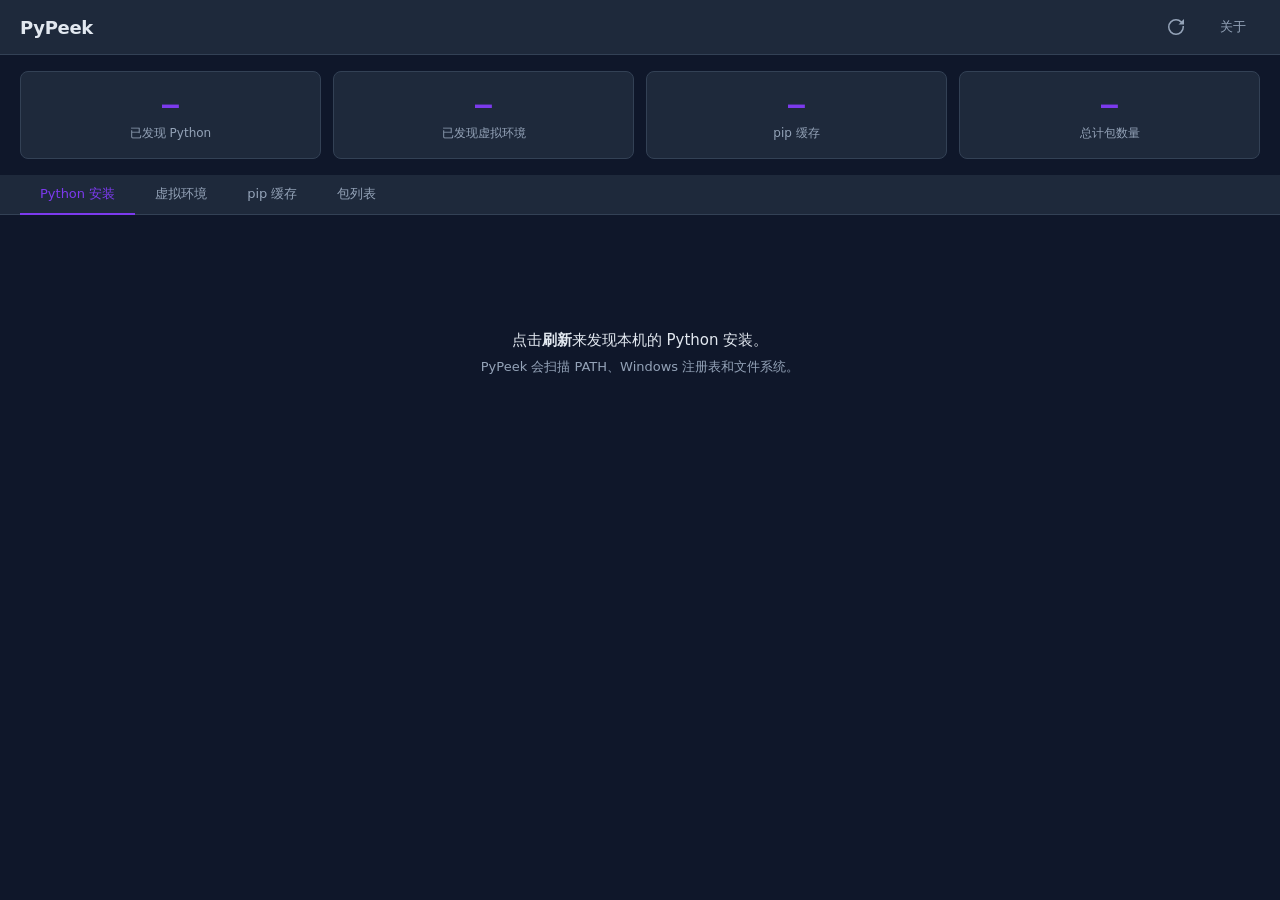
==== static/index.html @ 3656477b "feat: Python 环境桌面浏览器 - Python 安装发现（PATH + Windows 注册表），识别 python.org / Microsoft Store / Conda 来源 - " ====
<!DOCTYPE html>
<html lang="zh-CN">
<head>
  <meta charset="UTF-8">
  <meta name="viewport" content="width=device-width, initial-scale=1.0">
  <title>PyPeek — Python 环境浏览器</title>
  <link rel="stylesheet" href="style.css">
</head>
<body>
  <!-- ═══════════════════════════════════════════════════════════════ -->
  <!--  顶栏                                                          -->
  <!-- ═══════════════════════════════════════════════════════════════ -->
  <header class="header">
    <h1 class="header__title"> PyPeek</h1>
    <div class="header__actions">
      <button class="btn btn--ghost" id="btn-refresh" title="重新扫描">
        <svg width="16" height="16" viewBox="0 0 16 16" fill="none">
          <path d="M13.65 2.35A7.96 7.96 0 0 0 8 0a8 8 0 1 0 8 8v-1h-1.5v1A6.5 6.5 0 1 1 8 1.5a6.47 6.47 0 0 1 4.59 1.91L10.5 5.5H16V0l-2.35 2.35z" fill="currentColor"/>
        </svg>
      </button>
      <button class="btn btn--ghost" id="btn-about">关于</button>
    </div>
  </header>

  <!-- ═══════════════════════════════════════════════════════════════ -->
  <!--  扫描进度条                                                    -->
  <!-- ═══════════════════════════════════════════════════════════════ -->
  <section class="scan-bar" id="scan-bar" hidden>
    <div class="scan-bar__info">
      <span class="scan-bar__status" id="scan-status">正在初始化扫描…</span>
      <span class="scan-bar__detail" id="scan-detail"></span>
    </div>
    <div class="scan-bar__track">
      <div class="scan-bar__fill" id="scan-fill" style="width: 0%"></div>
    </div>
  </section>

  <!-- ═══════════════════════════════════════════════════════════════ -->
  <!--  统计卡片                                                      -->
  <!-- ═══════════════════════════════════════════════════════════════ -->
  <section class="stat-cards" id="stat-cards">
    <div class="stat-card" data-tab="pythons">
      <div class="stat-card__value" id="stat-pythons">—</div>
      <div class="stat-card__label">已发现 Python</div>
    </div>
    <div class="stat-card" data-tab="venvs">
      <div class="stat-card__value" id="stat-venvs">—</div>
      <div class="stat-card__label">已发现虚拟环境</div>
    </div>
    <div class="stat-card" data-tab="pip-cache">
      <div class="stat-card__value" id="stat-pip-cache">—</div>
      <div class="stat-card__label">pip 缓存</div>
    </div>
    <div class="stat-card" data-tab="packages">
      <div class="stat-card__value" id="stat-packages">—</div>
      <div class="stat-card__label">总计包数量</div>
    </div>
  </section>

  <!-- ═══════════════════════════════════════════════════════════════ -->
  <!--  标签页栏                                                      -->
  <!-- ═══════════════════════════════════════════════════════════════ -->
  <nav class="tab-bar" id="tab-bar">
    <button class="tab-bar__tab tab-bar__tab--active" data-tab="pythons">
      Python 安装
    </button>
    <button class="tab-bar__tab" data-tab="venvs">
      虚拟环境
    </button>
    <button class="tab-bar__tab" data-tab="pip-cache">
      pip 缓存
    </button>
    <button class="tab-bar__tab" data-tab="packages">
      包列表
    </button>
    <button class="tab-bar__tab tab-bar__tab--hidden" data-tab="conda" id="tab-conda">
      Conda
    </button>
  </nav>

  <!-- ═══════════════════════════════════════════════════════════════ -->
  <!--  主内容区域                                                    -->
  <!-- ═══════════════════════════════════════════════════════════════ -->
  <main class="content" id="content">

    <!-- Python 安装标签页 -->
    <section class="tab-panel" id="panel-pythons">
      <div class="empty-state">
        <div class="empty-state__icon"></div>
        <p class="empty-state__text">点击<strong>刷新</strong>来发现本机的 Python 安装。</p>
        <p class="empty-state__hint">PyPeek 会扫描 PATH、Windows 注册表和文件系统。</p>
      </div>
    </section>

    <!-- 虚拟环境标签页 -->
    <section class="tab-panel" id="panel-venvs" hidden>
      <div class="empty-state">
        <div class="empty-state__icon"></div>
        <p class="empty-state__text">扫描完成后，虚拟环境将显示在这里。</p>
        <p class="empty-state__hint">PyPeek 会搜索所有盘符下的 <code>pyvenv.cfg</code> 文件。</p>
      </div>
    </section>

    <!-- pip 缓存标签页 -->
    <section class="tab-panel" id="panel-pip-cache" hidden>
      <div class="empty-state">
        <div class="empty-state__icon"></div>
        <p class="empty-state__text">扫描完成后，pip 缓存详情将显示在这里。</p>
        <p class="empty-state__hint">看看你下载的包占用了多少磁盘空间。</p>
      </div>
    </section>

    <!-- 包列表标签页 -->
    <section class="tab-panel" id="panel-packages" hidden>
      <div id="packages-empty" class="empty-state">
        <div class="empty-state__icon"></div>
        <p class="empty-state__text">点击左侧 Python 安装或虚拟环境中的任意行来浏览包。</p>
        <p class="empty-state__hint">在「Python 安装」或「虚拟环境」标签页中点击某一行即可查看其包列表。</p>
      </div>
      <div id="packages-content" hidden>
        <div class="packages-header">
          <button class="btn btn--ghost" id="btn-packages-back" title="返回上一个标签页">
            <svg width="16" height="16" viewBox="0 0 16 16" fill="none">
              <path d="M10.5 3L5.5 8l5 5" stroke="currentColor" stroke-width="1.5" stroke-linecap="round" stroke-linejoin="round"/>
            </svg>
            返回
          </button>
          <div class="packages-header__info">
            <span class="packages-header__label" id="packages-label"></span>
            <code class="packages-header__path" id="packages-path"></code>
          </div>
          <button class="btn btn--ghost btn--sm btn-open-folder" id="btn-packages-open-folder" title="在文件管理器中打开"> 打开文件夹</button>
        </div>
        <div id="packages-table-container"></div>
        <div id="packages-stale" hidden style="text-align:center;padding:40px">
          <div style="font-size:48px;margin-bottom:12px"></div>
          <p style="color:var(--text)">此环境目录已不存在</p>
          <p style="color:var(--text-muted);font-size:13px;margin-top:4px">该虚拟环境可能已被手动删除或移动。</p>
          <button class="btn btn--danger" id="btn-remove-stale" style="margin-top:16px">从列表中移除</button>
        </div>
      </div>
    </section>

    <!-- Conda 标签页（默认隐藏） -->
    <section class="tab-panel" id="panel-conda" hidden>
      <div class="empty-state">
        <div class="empty-state__icon"></div>
        <p class="empty-state__text">当前系统未检测到 Conda。</p>
        <p class="empty-state__hint">如果你安装了 conda，重新扫描后即可在此查看环境。</p>
      </div>
    </section>

  </main>

  <!-- ═══════════════════════════════════════════════════════════════ -->
  <!--  卸载确认弹窗                                                  -->
  <!-- ═══════════════════════════════════════════════════════════════ -->
  <div class="modal-overlay" id="uninstall-modal" hidden>
    <div class="modal">
      <div class="modal__header">
        <span class="modal__icon" id="modal-icon"></span>
        <h3 class="modal__title" id="modal-title">确认卸载</h3>
      </div>
      <div class="modal__body" id="modal-body"></div>
      <div class="modal__footer" id="modal-footer"></div>
    </div>
  </div>

  <!-- ═══════════════════════════════════════════════════════════════ -->
  <!--  Toast 提示                                                    -->
  <!-- ═══════════════════════════════════════════════════════════════ -->
  <div class="toast" id="toast" hidden></div>

  <script src="app.js"></script>
</body>
</html>
---- static/style.css ----
/* ═══════════════════════════════════════════════════════════════════
   PyPeek — 暗色主题设计令牌与样式
   无外部 CSS 框架依赖。

   设计令牌：
     --bg:         #0F172A  （slate-900  主背景）
     --surface:    #1E293B  （slate-800  卡片/面板背景）
     --surface-2:  #334155  （slate-700  悬停/次级表面）
     --accent:     #7C3AED  （purple-600 强调色）
     --accent-dim: #6D28D9  （purple-700 强调色深色变体）
     --text:       #E2E8F0  （slate-200  主文字）
     --text-muted: #94A3B8  （slate-400  次要文字）
     --border:     #334155  （slate-700  边框）
     --green:      #22C55E  （安全色 ）
     --yellow:     #EAB308  （警告色 ）
     --red:        #EF4444  （危险色 ）
   ═══════════════════════════════════════════════════════════════════ */

:root {
  --bg: #0F172A;
  --surface: #1E293B;
  --surface-2: #334155;
  --accent: #7C3AED;
  --accent-dim: #6D28D9;
  --text: #E2E8F0;
  --text-muted: #94A3B8;
  --border: #334155;
  --green: #22C55E;
  --yellow: #EAB308;
  --red: #EF4444;
  --radius: 8px;
  --font: "Segoe UI", system-ui, -apple-system, sans-serif;
  --font-mono: "Cascadia Code", "Fira Code", "JetBrains Mono", Consolas, monospace;
}

/* ── 基础重置 ────────────────────────────────────────────────────── */

*,
*::before,
*::after {
  box-sizing: border-box;
  margin: 0;
  padding: 0;
}

html, body {
  height: 100%;
}

body {
  font-family: var(--font);
  background: var(--bg);
  color: var(--text);
  display: flex;
  flex-direction: column;
  overflow: hidden;
}

/* ── 顶栏 ────────────────────────────────────────────────────────── */

.header {
  display: flex;
  align-items: center;
  justify-content: space-between;
  padding: 12px 20px;
  background: var(--surface);
  border-bottom: 1px solid var(--border);
  flex-shrink: 0;
}

.header__title {
  font-size: 18px;
  font-weight: 600;
  letter-spacing: -0.3px;
}

.header__actions {
  display: flex;
  gap: 8px;
}

/* ── 按钮 ────────────────────────────────────────────────────────── */

.btn {
  display: inline-flex;
  align-items: center;
  gap: 6px;
  padding: 6px 14px;
  border: none;
  border-radius: var(--radius);
  font-family: var(--font);
  font-size: 13px;
  cursor: pointer;
  transition: background 0.15s, opacity 0.15s;
}

.btn:disabled {
  opacity: 0.5;
  cursor: not-allowed;
}

.btn--ghost {
  background: transparent;
  color: var(--text-muted);
}

.btn--ghost:hover:not(:disabled) {
  background: var(--surface-2);
  color: var(--text);
}

.btn--primary {
  background: var(--accent);
  color: #fff;
}

.btn--primary:hover {
  background: var(--accent-dim);
}

/* ── 扫描进度条 ──────────────────────────────────────────────────── */

.scan-bar {
  padding: 10px 20px;
  background: var(--surface);
  border-bottom: 1px solid var(--border);
  flex-shrink: 0;
}

.scan-bar__info {
  display: flex;
  justify-content: space-between;
  margin-bottom: 6px;
  font-size: 12px;
}

.scan-bar__status {
  color: var(--text);
}

.scan-bar__detail {
  color: var(--text-muted);
}

.scan-bar__track {
  height: 4px;
  background: var(--surface-2);
  border-radius: 2px;
  overflow: hidden;
}

.scan-bar__fill {
  height: 100%;
  background: var(--accent);
  border-radius: 2px;
  transition: width 0.3s ease;
}

/* ── 统计卡片 ────────────────────────────────────────────────────── */

.stat-cards {
  display: grid;
  grid-template-columns: repeat(4, 1fr);
  gap: 12px;
  padding: 16px 20px;
  flex-shrink: 0;
}

.stat-card {
  background: var(--surface);
  border: 1px solid var(--border);
  border-radius: var(--radius);
  padding: 16px;
  text-align: center;
  cursor: pointer;
  transition: border-color 0.15s;
}

.stat-card:hover {
  border-color: var(--accent);
}

.stat-card__value {
  font-size: 28px;
  font-weight: 700;
  color: var(--accent);
  font-family: var(--font-mono);
  transition: color 0.3s;
}

.stat-card__value--populated {
  color: var(--green);
}

.stat-card__label {
  font-size: 12px;
  color: var(--text-muted);
  margin-top: 4px;
}

/* ── 标签页栏 ────────────────────────────────────────────────────── */

.tab-bar {
  display: flex;
  gap: 0;
  padding: 0 20px;
  background: var(--surface);
  border-bottom: 1px solid var(--border);
  flex-shrink: 0;
}

.tab-bar__tab {
  padding: 10px 20px;
  border: none;
  background: transparent;
  color: var(--text-muted);
  font-family: var(--font);
  font-size: 13px;
  cursor: pointer;
  border-bottom: 2px solid transparent;
  transition: color 0.15s, border-color 0.15s;
  margin-bottom: -1px;
}

.tab-bar__tab:hover {
  color: var(--text);
}

.tab-bar__tab--active {
  color: var(--accent);
  border-bottom-color: var(--accent);
}

.tab-bar__tab--hidden {
  display: none;
}

/* ── 主内容区域 ──────────────────────────────────────────────────── */

.content {
  flex: 1;
  overflow-y: auto;
  padding: 20px;
}

.tab-panel[hidden] {
  display: none;
}

/* ── 空状态 ──────────────────────────────────────────────────────── */

.empty-state {
  display: flex;
  flex-direction: column;
  align-items: center;
  justify-content: center;
  padding: 80px 20px;
  text-align: center;
}

.empty-state__icon {
  font-size: 48px;
  margin-bottom: 16px;
  opacity: 0.6;
}

.empty-state__text {
  font-size: 15px;
  color: var(--text);
  margin-bottom: 8px;
}

.empty-state__hint {
  font-size: 13px;
  color: var(--text-muted);
}

.empty-state__hint code {
  font-family: var(--font-mono);
  font-size: 12px;
  background: var(--surface-2);
  padding: 1px 6px;
  border-radius: 3px;
}

/* ── 数据表格 ────────────────────────────────────────────────────── */

.data-table {
  width: 100%;
  border-collapse: collapse;
  font-size: 13px;
}

.data-table th {
  text-align: left;
  padding: 10px 14px;
  background: var(--surface);
  color: var(--text-muted);
  font-weight: 600;
  font-size: 11px;
  text-transform: uppercase;
  letter-spacing: 0.5px;
  border-bottom: 1px solid var(--border);
  position: sticky;
  top: 0;
  z-index: 1;
}

.data-table td {
  padding: 10px 14px;
  border-bottom: 1px solid var(--border);
  vertical-align: middle;
}

.data-table__row {
  transition: background 0.1s;
  cursor: default;
}

.data-table__row:hover {
  background: var(--surface);
}

.data-table .version {
  font-weight: 600;
  font-family: var(--font-mono);
  font-size: 13px;
}

.data-table .path {
  font-family: var(--font-mono);
  font-size: 11px;
  color: var(--text-muted);
  word-break: break-all;
}

/* ── 来源徽章 ────────────────────────────────────────────────────── */

.badge {
  display: inline-block;
  padding: 2px 10px;
  border-radius: 10px;
  font-size: 11px;
  font-weight: 600;
  white-space: nowrap;
}

.badge--python\\.org     { background: #1e3a5f; color: #60a5fa; }
.badge--microsoft_store  { background: #1e3a5f; color: #60a5fa; }
.badge--conda            { background: #14532d; color: #4ade80; }
.badge--system           { background: #1e293b; color: #94a3b8; }
.badge--unknown          { background: #1e293b; color: #94a3b8; }

/* ── 展开行 / 子表格 ──────────────────────────────────────────────── */

.data-table__row--expandable {
  cursor: pointer;
  user-select: none;
}

.data-table__row--expandable:hover {
  background: var(--surface);
}

.data-table__row--expanded {
  background: var(--surface);
}

.expanded-row td {
  border-bottom: 2px solid var(--accent);
}

.sub-table {
  width: 100%;
  border-collapse: collapse;
  font-size: 12px;
}

.sub-table th {
  text-align: left;
  padding: 8px 10px;
  background: var(--bg);
  color: var(--text-muted);
  font-weight: 600;
  font-size: 11px;
  border-bottom: 1px solid var(--border);
}

.sub-table td {
  padding: 7px 10px;
  border-bottom: 1px solid var(--border);
  vertical-align: middle;
}

.sub-table__row {
  transition: background 0.1s;
}

.sub-table__row:hover {
  background: var(--bg);
}

.sub-table__row--danger {
  border-left: 3px solid var(--red);
}

.sub-table__row--warning {
  border-left: 3px solid var(--yellow);
}

.sub-table__row--safe {
  border-left: 3px solid var(--green);
}

/* ── 安全徽章 ────────────────────────────────────────────────────── */

.safety-badge {
  display: inline-flex;
  align-items: center;
  gap: 3px;
  padding: 2px 8px;
  border-radius: 10px;
  font-size: 11px;
  font-weight: 600;
  white-space: nowrap;
  cursor: default;
}

.safety-badge--safe {
  background: #14532d;
  color: var(--green);
}

.safety-badge--warning {
  background: #422006;
  color: var(--yellow);
}

.safety-badge--danger {
  background: #450a0a;
  color: var(--red);
}

/* ── 小按钮 ──────────────────────────────────────────────────────── */

.btn--sm {
  padding: 3px 10px;
  font-size: 11px;
}

/* ── pip 缓存柱状图 ──────────────────────────────────────────────── */

.cache-chart {
  display: flex;
  flex-direction: column;
  gap: 20px;
}

.cache-chart__summary {
  display: flex;
  justify-content: space-between;
  align-items: center;
  font-size: 13px;
  padding: 12px 16px;
  background: var(--surface);
  border-radius: var(--radius);
}

.cache-chart__summary code {
  font-family: var(--font-mono);
  font-size: 11px;
  color: var(--text-muted);
  word-break: break-all;
}

.cache-chart__bars {
  display: flex;
  flex-direction: column;
  gap: 16px;
}

.cache-bar-row {
  display: flex;
  flex-direction: column;
  gap: 6px;
}

.cache-bar-row__label {
  display: flex;
  justify-content: space-between;
  align-items: baseline;
  font-size: 13px;
  font-weight: 600;
}

.cache-bar-row__track {
  height: 24px;
  background: var(--surface-2);
  border-radius: 4px;
  overflow: hidden;
}

.cache-bar-row__fill {
  height: 100%;
  background: linear-gradient(90deg, var(--accent), var(--accent-dim));
  border-radius: 4px;
  transition: width 0.6s ease;
  min-width: 4px;
}

.cache-bar-row__desc {
  font-size: 11px;
  color: var(--text-muted);
}

/* ── 模态弹窗 ────────────────────────────────────────────────────── */

.modal-overlay {
  position: fixed;
  inset: 0;
  background: rgba(0, 0, 0, 0.6);
  display: flex;
  align-items: center;
  justify-content: center;
  z-index: 100;
  backdrop-filter: blur(2px);
  animation: fadeIn 0.15s ease;
}

.modal-overlay[hidden] {
  display: none;
}

.modal {
  background: var(--surface);
  border: 1px solid var(--border);
  border-radius: 12px;
  width: 480px;
  max-width: 90vw;
  box-shadow: 0 20px 60px rgba(0, 0, 0, 0.5);
  animation: slideUp 0.2s ease;
  overflow: hidden;
}

.modal__header {
  display: flex;
  align-items: center;
  gap: 12px;
  padding: 20px 24px 0;
}

.modal__icon {
  font-size: 24px;
}

.modal__title {
  font-size: 16px;
  font-weight: 600;
  color: var(--text);
}

.modal__body {
  padding: 16px 24px;
  font-size: 13px;
  line-height: 1.6;
  color: var(--text-muted);
}

.modal__body p {
  margin-bottom: 8px;
}

.modal__body code {
  font-family: var(--font-mono);
  font-size: 12px;
  background: var(--bg);
  padding: 1px 6px;
  border-radius: 3px;
  color: var(--text);
}

.modal__body .dep-list {
  display: flex;
  flex-wrap: wrap;
  gap: 6px;
  margin-top: 8px;
}

.modal__body .dep-tag {
  display: inline-block;
  padding: 3px 10px;
  background: #422006;
  color: var(--yellow);
  border-radius: 10px;
  font-size: 12px;
  font-weight: 600;
  font-family: var(--font-mono);
}

.modal__body .blocked-msg {
  padding: 12px 16px;
  background: #450a0a;
  border: 1px solid var(--red);
  border-radius: var(--radius);
  color: var(--red);
  font-weight: 600;
  font-size: 13px;
}

.modal__footer {
  display: flex;
  justify-content: flex-end;
  gap: 10px;
  padding: 16px 24px;
  background: var(--bg);
  border-top: 1px solid var(--border);
}

.modal__footer .btn {
  min-width: 80px;
  justify-content: center;
}

.btn--danger {
  background: var(--red);
  color: #fff;
}

.btn--danger:hover {
  background: #dc2626;
}

/* ── Toast 提示 ──────────────────────────────────────────────────── */

.toast {
  position: fixed;
  bottom: 24px;
  left: 50%;
  transform: translateX(-50%);
  padding: 10px 24px;
  border-radius: 20px;
  font-size: 13px;
  font-weight: 600;
  z-index: 200;
  animation: slideUpToast 0.3s ease;
  white-space: nowrap;
}

.toast--success {
  background: #14532d;
  color: var(--green);
  border: 1px solid var(--green);
}

.toast--error {
  background: #450a0a;
  color: var(--red);
  border: 1px solid var(--red);
}

.toast[hidden] {
  display: none;
}

/* ── 动画 ────────────────────────────────────────────────────────── */

@keyframes fadeIn {
  from { opacity: 0; }
  to   { opacity: 1; }
}

@keyframes slideUp {
  from { opacity: 0; transform: translateY(12px); }
  to   { opacity: 1; transform: translateY(0); }
}

@keyframes slideUpToast {
  from { opacity: 0; transform: translateX(-50%) translateY(16px); }
  to   { opacity: 1; transform: translateX(-50%) translateY(0); }
}

/* ── 包列表标签页头部 ────────────────────────────────────────────── */

.packages-header {
  display: flex;
  align-items: center;
  gap: 16px;
  margin-bottom: 16px;
  padding: 12px 16px;
  background: var(--surface);
  border-radius: var(--radius);
  border: 1px solid var(--border);
}

.packages-header__info {
  display: flex;
  flex-direction: column;
  gap: 2px;
}

.packages-header__label {
  font-size: 14px;
  font-weight: 600;
  color: var(--text);
}

.packages-header__path {
  font-family: var(--font-mono);
  font-size: 11px;
  color: var(--text-muted);
  word-break: break-all;
}

/* 选中的行高亮 */
.data-table__row--selected,
.data-table__row--selected:hover {
  background: var(--accent-dim) !important;
}

/* ── 重复环境徽章 ────────────────────────────────────────────────── */

.dup-badge {
  display: inline-block;
  margin-left: 6px;
  padding: 1px 7px;
  border-radius: 10px;
  font-size: 10px;
  font-weight: 600;
  background: #422006;
  color: var(--yellow);
  cursor: help;
  vertical-align: middle;
}

/* ── 滚动条 ──────────────────────────────────────────────────────── */

::-webkit-scrollbar {
  width: 8px;
}

::-webkit-scrollbar-track {
  background: var(--bg);
}

::-webkit-scrollbar-thumb {
  background: var(--surface-2);
  border-radius: 4px;
}

::-webkit-scrollbar-thumb:hover {
  background: var(--text-muted);
}
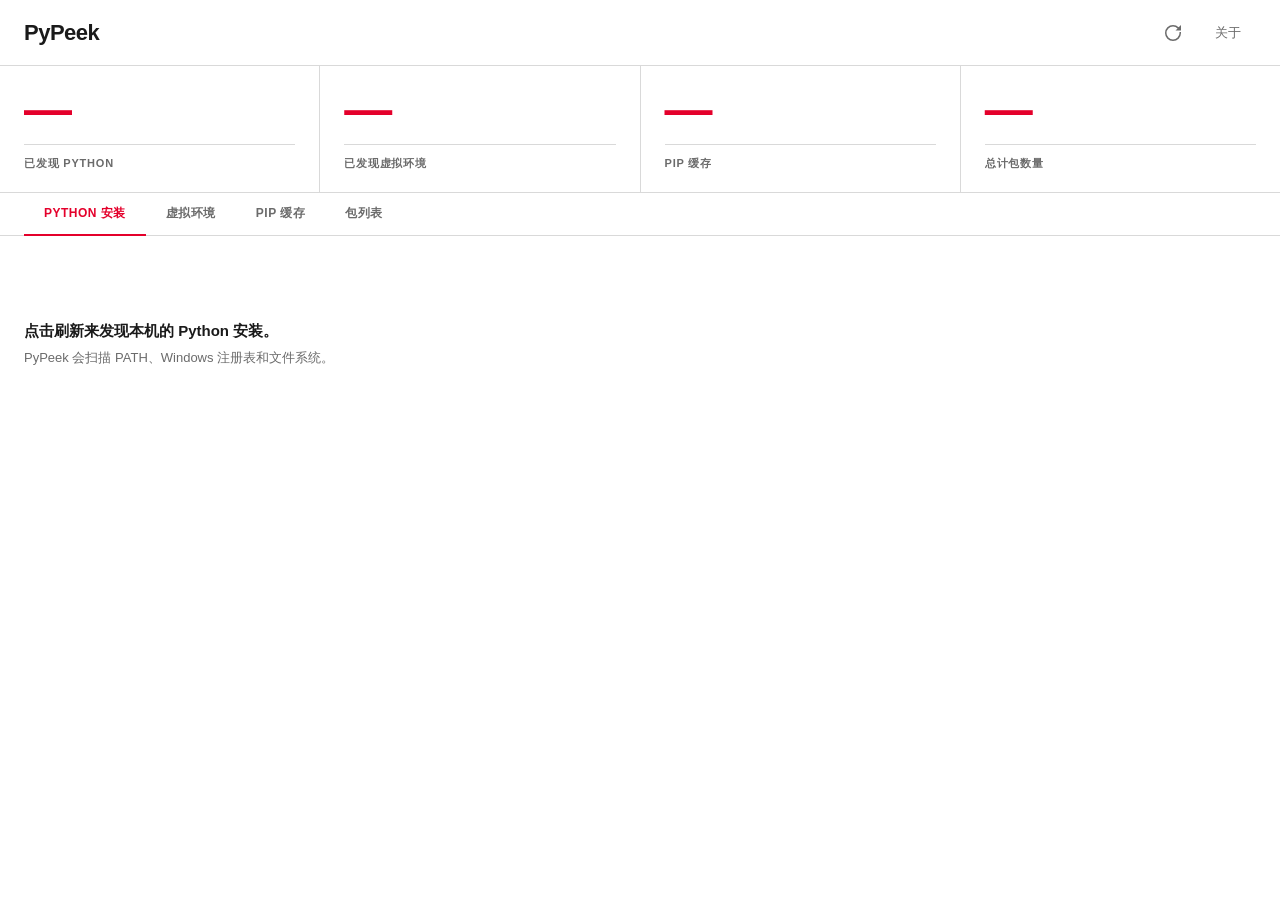
==== commit 7b8d0638: "feat: UX 增强 — 本地缓存、欢迎弹窗、pip 缓存清理 Ticket 01 — 本地扫描缓存: - 新增 scanner/cache.py（load/save 到 ~/.config/PyP" ====
--- a/static/index.html
+++ b/static/index.html
@@ -33,6 +33,23 @@
     <div class="scan-bar__track">
       <div class="scan-bar__fill" id="scan-fill" style="width: 0%"></div>
     </div>
+  </section>
+
+  <!-- ═══════════════════════════════════════════════════════════════ -->
+  <!--  扫描摘要（扫描完成后显示）                                    -->
+  <!-- ═══════════════════════════════════════════════════════════════ -->
+  <section class="scan-summary" id="scan-summary" hidden>
+    <span class="scan-summary__item">
+      已扫描 <strong id="summary-drives">—</strong>
+    </span>
+    <span class="scan-summary__sep"></span>
+    <span class="scan-summary__item">
+      检查 <strong id="summary-files">—</strong> 个条目
+    </span>
+    <span class="scan-summary__sep"></span>
+    <span class="scan-summary__item">
+      耗时 <strong id="summary-duration">—</strong> 秒
+    </span>
   </section>
 
   <!-- ═══════════════════════════════════════════════════════════════ -->
@@ -153,6 +170,37 @@
   </main>
 
   <!-- ═══════════════════════════════════════════════════════════════ -->
+  <!--  首次启动欢迎弹窗                                              -->
+  <!-- ═══════════════════════════════════════════════════════════════ -->
+  <div class="modal-overlay" id="welcome-modal" hidden>
+    <div class="modal" style="width:520px">
+      <div class="modal__header">
+        <h3 class="modal__title"> 欢迎使用 PyPeek</h3>
+      </div>
+      <div class="modal__body">
+        <p style="font-size:14px;color:var(--text);font-weight:600;margin-bottom:16px">
+          Python 环境桌面浏览器 — 一眼看全你机器上的 Python 安装、虚拟环境和 pip 缓存。
+        </p>
+        <div class="welcome-privacy">
+          <span class="welcome-privacy__icon"></span>
+          <span>所有扫描和数据仅在本地处理，<strong>不会上传到任何云端服务器</strong>。</span>
+        </div>
+        <p style="margin-top:16px;margin-bottom:6px;font-weight:600;color:var(--text);font-size:12px;text-transform:uppercase;letter-spacing:0.5px">即将扫描的范围</p>
+        <ul class="welcome-scope">
+          <li>PATH 环境变量中的 Python 可执行文件</li>
+          <li>系统注册表中的 Python 安装记录</li>
+          <li>所有盘符下的虚拟环境（pyvenv.cfg）</li>
+          <li>pip 包缓存目录及占用空间</li>
+        </ul>
+      </div>
+      <div class="modal__footer">
+        <button class="btn btn--ghost" id="btn-welcome-skip">稍后再说</button>
+        <button class="btn btn--primary" id="btn-welcome-scan"> 开始扫描</button>
+      </div>
+    </div>
+  </div>
+
+  <!-- ═══════════════════════════════════════════════════════════════ -->
   <!--  卸载确认弹窗                                                  -->
   <!-- ═══════════════════════════════════════════════════════════════ -->
   <div class="modal-overlay" id="uninstall-modal" hidden>
--- a/static/style.css
+++ b/static/style.css
@@ -1,36 +1,39 @@
 /* ═══════════════════════════════════════════════════════════════════
-   PyPeek — 暗色主题设计令牌与样式
+   PyPeek — Swiss Design System
    无外部 CSS 框架依赖。
 
-   设计令牌：
-     --bg:         #0F172A  （slate-900  主背景）
-     --surface:    #1E293B  （slate-800  卡片/面板背景）
-     --surface-2:  #334155  （slate-700  悬停/次级表面）
-     --accent:     #7C3AED  （purple-600 强调色）
-     --accent-dim: #6D28D9  （purple-700 强调色深色变体）
-     --text:       #E2E8F0  （slate-200  主文字）
-     --text-muted: #94A3B8  （slate-400  次要文字）
-     --border:     #334155  （slate-700  边框）
-     --green:      #22C55E  （安全色 ）
-     --yellow:     #EAB308  （警告色 ）
-     --red:        #EF4444  （危险色 ）
+   Swiss Anchor Tokens:
+     --bg:         #FFFFFF  纯白主背景
+     --surface:    #F7F7F8  中性浅灰 卡片/面板
+     --surface-2:  #EBEBEC  悬停态
+     --accent:     #E4002B  Swiss Red 唯一强调色
+     --text:       #1A1A1A  主文字 近黑
+     --text-muted: #6B6B6B  次要文字
+     --border:     #D9D9D9  1px hairline rules
+     --green:      #1F7A3B  安全色
+     --yellow:     #B8860B  警告色
+     --red:        #E4002B  危险色 = accent
+     --radius:     0        直角 (Swiss 约束)
+     --font:       "Helvetica Neue", Helvetica, Arial, sans-serif
+     --font-mono:  "Cascadia Code", Consolas, "Courier New", monospace
+
+   约束: 无圆角 无阴影 无渐变 无暖纸色 无衬线体 无居中大字
    ═══════════════════════════════════════════════════════════════════ */
 
 :root {
-  --bg: #0F172A;
-  --surface: #1E293B;
-  --surface-2: #334155;
-  --accent: #7C3AED;
-  --accent-dim: #6D28D9;
-  --text: #E2E8F0;
-  --text-muted: #94A3B8;
-  --border: #334155;
-  --green: #22C55E;
-  --yellow: #EAB308;
-  --red: #EF4444;
-  --radius: 8px;
-  --font: "Segoe UI", system-ui, -apple-system, sans-serif;
-  --font-mono: "Cascadia Code", "Fira Code", "JetBrains Mono", Consolas, monospace;
+  --bg: #FFFFFF;
+  --surface: #F7F7F8;
+  --surface-2: #EBEBEC;
+  --accent: #E4002B;
+  --text: #1A1A1A;
+  --text-muted: #6B6B6B;
+  --border: #D9D9D9;
+  --green: #1F7A3B;
+  --yellow: #B8860B;
+  --red: #E4002B;
+  --radius: 0;
+  --font: "Helvetica Neue", Helvetica, Arial, sans-serif;
+  --font-mono: "Cascadia Code", Consolas, "Courier New", monospace;
 }
 
 /* ── 基础重置 ────────────────────────────────────────────────────── */
@@ -49,11 +52,15 @@
 
 body {
   font-family: var(--font);
+  font-size: 14px;
+  line-height: 1.5;
   background: var(--bg);
   color: var(--text);
   display: flex;
   flex-direction: column;
   overflow: hidden;
+  -webkit-font-smoothing: antialiased;
+  -moz-osx-font-smoothing: grayscale;
 }
 
 /* ── 顶栏 ────────────────────────────────────────────────────────── */
@@ -62,21 +69,22 @@
   display: flex;
   align-items: center;
   justify-content: space-between;
-  padding: 12px 20px;
-  background: var(--surface);
+  padding: 16px 24px;
+  background: var(--bg);
   border-bottom: 1px solid var(--border);
   flex-shrink: 0;
 }
 
 .header__title {
-  font-size: 18px;
-  font-weight: 600;
-  letter-spacing: -0.3px;
+  font-size: 22px;
+  font-weight: 800;
+  letter-spacing: -0.5px;
+  color: var(--text);
 }
 
 .header__actions {
   display: flex;
-  gap: 8px;
+  gap: 4px;
 }
 
 /* ── 按钮 ────────────────────────────────────────────────────────── */
@@ -86,42 +94,58 @@
   align-items: center;
   gap: 6px;
   padding: 6px 14px;
-  border: none;
+  border: 1px solid transparent;
   border-radius: var(--radius);
   font-family: var(--font);
   font-size: 13px;
+  font-weight: 500;
   cursor: pointer;
-  transition: background 0.15s, opacity 0.15s;
+  transition: background 0.1s, color 0.1s;
+  background: transparent;
+  color: var(--text);
 }
 
 .btn:disabled {
-  opacity: 0.5;
+  opacity: 0.35;
   cursor: not-allowed;
 }
 
 .btn--ghost {
-  background: transparent;
+  border-color: transparent;
   color: var(--text-muted);
 }
 
 .btn--ghost:hover:not(:disabled) {
-  background: var(--surface-2);
+  background: var(--surface);
   color: var(--text);
 }
 
 .btn--primary {
   background: var(--accent);
-  color: #fff;
-}
-
-.btn--primary:hover {
-  background: var(--accent-dim);
+  border-color: var(--accent);
+  color: #FFFFFF;
+}
+
+.btn--primary:hover:not(:disabled) {
+  background: #C80024;
+  border-color: #C80024;
+}
+
+.btn--danger {
+  background: var(--accent);
+  border-color: var(--accent);
+  color: #FFFFFF;
+}
+
+.btn--danger:hover:not(:disabled) {
+  background: #C80024;
+  border-color: #C80024;
 }
 
 /* ── 扫描进度条 ──────────────────────────────────────────────────── */
 
 .scan-bar {
-  padding: 10px 20px;
+  padding: 12px 24px;
   background: var(--surface);
   border-bottom: 1px solid var(--border);
   flex-shrink: 0;
@@ -130,12 +154,13 @@
 .scan-bar__info {
   display: flex;
   justify-content: space-between;
-  margin-bottom: 6px;
+  margin-bottom: 8px;
   font-size: 12px;
 }
 
 .scan-bar__status {
   color: var(--text);
+  font-weight: 600;
 }
 
 .scan-bar__detail {
@@ -144,16 +169,95 @@
 
 .scan-bar__track {
   height: 4px;
-  background: var(--surface-2);
-  border-radius: 2px;
+  background: var(--bg);
+  border: 1px solid var(--border);
   overflow: hidden;
 }
 
 .scan-bar__fill {
   height: 100%;
   background: var(--accent);
-  border-radius: 2px;
   transition: width 0.3s ease;
+}
+
+/* ── 扫描摘要行（扫描完成后显示在进度条下方）────────────────────── */
+
+.scan-summary {
+  display: flex;
+  align-items: center;
+  gap: 0;
+  padding: 8px 24px;
+  background: var(--surface);
+  border-bottom: 1px solid var(--border);
+  font-size: 12px;
+  color: var(--text-muted);
+  flex-shrink: 0;
+}
+
+.scan-summary[hidden] {
+  display: none;
+}
+
+.scan-summary__item strong {
+  color: var(--text);
+  font-weight: 700;
+}
+
+.scan-summary__sep {
+  width: 1px;
+  height: 12px;
+  background: var(--border);
+  margin: 0 14px;
+}
+
+/* ── 欢迎弹窗 ────────────────────────────────────────────────────── */
+
+.welcome-privacy {
+  display: flex;
+  align-items: flex-start;
+  gap: 10px;
+  padding: 12px 16px;
+  background: #F0F7F0;
+  border: 1px solid var(--green);
+  font-size: 13px;
+  line-height: 1.5;
+  color: var(--text);
+}
+
+.welcome-privacy__icon {
+  width: 20px;
+  height: 20px;
+  flex-shrink: 0;
+  display: flex;
+  align-items: center;
+  justify-content: center;
+  font-size: 14px;
+}
+
+.welcome-privacy__icon::before {
+  content: "";
+}
+
+.welcome-scope {
+  list-style: none;
+  padding: 0;
+  margin: 0;
+}
+
+.welcome-scope li {
+  position: relative;
+  padding: 4px 0 4px 18px;
+  font-size: 13px;
+  color: var(--text-muted);
+}
+
+.welcome-scope li::before {
+  content: "›";
+  position: absolute;
+  left: 2px;
+  color: var(--accent);
+  font-weight: 700;
+  font-size: 14px;
 }
 
 /* ── 统计卡片 ────────────────────────────────────────────────────── */
@@ -161,31 +265,33 @@
 .stat-cards {
   display: grid;
   grid-template-columns: repeat(4, 1fr);
-  gap: 12px;
-  padding: 16px 20px;
+  gap: 1px;
+  padding: 0;
+  background: var(--border);
+  border-bottom: 1px solid var(--border);
   flex-shrink: 0;
 }
 
 .stat-card {
-  background: var(--surface);
-  border: 1px solid var(--border);
-  border-radius: var(--radius);
-  padding: 16px;
-  text-align: center;
+  background: var(--bg);
+  padding: 20px 24px;
   cursor: pointer;
-  transition: border-color 0.15s;
+  transition: background 0.1s;
 }
 
 .stat-card:hover {
-  border-color: var(--accent);
+  background: var(--surface);
 }
 
 .stat-card__value {
-  font-size: 28px;
+  font-size: 3rem;
   font-weight: 700;
+  line-height: 1;
   color: var(--accent);
-  font-family: var(--font-mono);
-  transition: color 0.3s;
+  padding-bottom: 10px;
+  margin-bottom: 10px;
+  border-bottom: 1px solid var(--border);
+  transition: color 0.2s;
 }
 
 .stat-card__value--populated {
@@ -193,32 +299,37 @@
 }
 
 .stat-card__label {
+  font-size: 11px;
+  font-weight: 600;
+  color: var(--text-muted);
+  text-transform: uppercase;
+  letter-spacing: 0.8px;
+}
+
+/* ── 标签页栏 ────────────────────────────────────────────────────── */
+
+.tab-bar {
+  display: flex;
+  gap: 0;
+  padding: 0 24px;
+  background: var(--bg);
+  border-bottom: 1px solid var(--border);
+  flex-shrink: 0;
+}
+
+.tab-bar__tab {
+  padding: 12px 20px;
+  border: none;
+  border-bottom: 2px solid transparent;
+  background: transparent;
+  color: var(--text-muted);
+  font-family: var(--font);
   font-size: 12px;
-  color: var(--text-muted);
-  margin-top: 4px;
-}
-
-/* ── 标签页栏 ────────────────────────────────────────────────────── */
-
-.tab-bar {
-  display: flex;
-  gap: 0;
-  padding: 0 20px;
-  background: var(--surface);
-  border-bottom: 1px solid var(--border);
-  flex-shrink: 0;
-}
-
-.tab-bar__tab {
-  padding: 10px 20px;
-  border: none;
-  background: transparent;
-  color: var(--text-muted);
-  font-family: var(--font);
-  font-size: 13px;
+  font-weight: 600;
+  text-transform: uppercase;
+  letter-spacing: 0.5px;
   cursor: pointer;
-  border-bottom: 2px solid transparent;
-  transition: color 0.15s, border-color 0.15s;
+  transition: color 0.1s, border-color 0.1s;
   margin-bottom: -1px;
 }
 
@@ -240,7 +351,8 @@
 .content {
   flex: 1;
   overflow-y: auto;
-  padding: 20px;
+  padding: 24px;
+  background: var(--bg);
 }
 
 .tab-panel[hidden] {
@@ -252,35 +364,38 @@
 .empty-state {
   display: flex;
   flex-direction: column;
-  align-items: center;
-  justify-content: center;
-  padding: 80px 20px;
-  text-align: center;
+  align-items: flex-start;
+  padding: 60px 0;
+  max-width: 480px;
+}
+
+.empty-state[hidden] {
+  display: none;
 }
 
 .empty-state__icon {
-  font-size: 48px;
-  margin-bottom: 16px;
-  opacity: 0.6;
+  display: none;
 }
 
 .empty-state__text {
   font-size: 15px;
-  color: var(--text);
-  margin-bottom: 8px;
+  font-weight: 600;
+  color: var(--text);
+  margin-bottom: 6px;
 }
 
 .empty-state__hint {
   font-size: 13px;
   color: var(--text-muted);
+  line-height: 1.6;
 }
 
 .empty-state__hint code {
   font-family: var(--font-mono);
   font-size: 12px;
-  background: var(--surface-2);
-  padding: 1px 6px;
-  border-radius: 3px;
+  background: var(--surface);
+  padding: 1px 5px;
+  border: 1px solid var(--border);
 }
 
 /* ── 数据表格 ────────────────────────────────────────────────────── */
@@ -297,13 +412,10 @@
   background: var(--surface);
   color: var(--text-muted);
   font-weight: 600;
-  font-size: 11px;
+  font-size: 10px;
   text-transform: uppercase;
-  letter-spacing: 0.5px;
-  border-bottom: 1px solid var(--border);
-  position: sticky;
-  top: 0;
-  z-index: 1;
+  letter-spacing: 0.6px;
+  border-bottom: 1px solid var(--border);
 }
 
 .data-table td {
@@ -313,7 +425,7 @@
 }
 
 .data-table__row {
-  transition: background 0.1s;
+  transition: background 0.05s;
   cursor: default;
 }
 
@@ -322,9 +434,8 @@
 }
 
 .data-table .version {
-  font-weight: 600;
-  font-family: var(--font-mono);
-  font-size: 13px;
+  font-weight: 700;
+  font-size: 14px;
 }
 
 .data-table .path {
@@ -338,18 +449,20 @@
 
 .badge {
   display: inline-block;
-  padding: 2px 10px;
-  border-radius: 10px;
-  font-size: 11px;
-  font-weight: 600;
+  padding: 2px 8px;
+  border: 1px solid var(--border);
+  font-size: 10px;
+  font-weight: 600;
+  text-transform: uppercase;
+  letter-spacing: 0.4px;
   white-space: nowrap;
 }
 
-.badge--python\\.org     { background: #1e3a5f; color: #60a5fa; }
-.badge--microsoft_store  { background: #1e3a5f; color: #60a5fa; }
-.badge--conda            { background: #14532d; color: #4ade80; }
-.badge--system           { background: #1e293b; color: #94a3b8; }
-.badge--unknown          { background: #1e293b; color: #94a3b8; }
+.badge--python\\.org     { background: #F0F4FF; color: #1E3A8A; border-color: #BFDBFE; }
+.badge--microsoft_store  { background: #F0F4FF; color: #1E3A8A; border-color: #BFDBFE; }
+.badge--conda            { background: #F0FFF4; color: #166534; border-color: #BBF7D0; }
+.badge--system           { background: var(--surface); color: var(--text-muted); }
+.badge--unknown          { background: var(--surface); color: var(--text-muted); }
 
 /* ── 展开行 / 子表格 ──────────────────────────────────────────────── */
 
@@ -379,10 +492,12 @@
 .sub-table th {
   text-align: left;
   padding: 8px 10px;
-  background: var(--bg);
-  color: var(--text-muted);
-  font-weight: 600;
-  font-size: 11px;
+  background: var(--surface);
+  color: var(--text-muted);
+  font-weight: 600;
+  font-size: 10px;
+  text-transform: uppercase;
+  letter-spacing: 0.5px;
   border-bottom: 1px solid var(--border);
 }
 
@@ -393,11 +508,11 @@
 }
 
 .sub-table__row {
-  transition: background 0.1s;
+  transition: background 0.05s;
 }
 
 .sub-table__row:hover {
-  background: var(--bg);
+  background: var(--surface);
 }
 
 .sub-table__row--danger {
@@ -419,26 +534,31 @@
   align-items: center;
   gap: 3px;
   padding: 2px 8px;
-  border-radius: 10px;
-  font-size: 11px;
-  font-weight: 600;
+  border: 1px solid;
+  font-size: 10px;
+  font-weight: 600;
+  text-transform: uppercase;
+  letter-spacing: 0.4px;
   white-space: nowrap;
   cursor: default;
 }
 
 .safety-badge--safe {
-  background: #14532d;
+  background: #F0FFF4;
   color: var(--green);
+  border-color: #BBF7D0;
 }
 
 .safety-badge--warning {
-  background: #422006;
+  background: #FFFDF0;
   color: var(--yellow);
+  border-color: #FDE68A;
 }
 
 .safety-badge--danger {
-  background: #450a0a;
+  background: #FFF0F0;
   color: var(--red);
+  border-color: #FECACA;
 }
 
 /* ── 小按钮 ──────────────────────────────────────────────────────── */
@@ -453,7 +573,7 @@
 .cache-chart {
   display: flex;
   flex-direction: column;
-  gap: 20px;
+  gap: 24px;
 }
 
 .cache-chart__summary {
@@ -461,9 +581,9 @@
   justify-content: space-between;
   align-items: center;
   font-size: 13px;
-  padding: 12px 16px;
-  background: var(--surface);
-  border-radius: var(--radius);
+  padding: 14px 16px;
+  background: var(--surface);
+  border: 1px solid var(--border);
 }
 
 .cache-chart__summary code {
@@ -476,7 +596,7 @@
 .cache-chart__bars {
   display: flex;
   flex-direction: column;
-  gap: 16px;
+  gap: 20px;
 }
 
 .cache-bar-row {
@@ -494,18 +614,17 @@
 }
 
 .cache-bar-row__track {
-  height: 24px;
-  background: var(--surface-2);
-  border-radius: 4px;
+  height: 20px;
+  background: var(--bg);
+  border: 1px solid var(--border);
   overflow: hidden;
 }
 
 .cache-bar-row__fill {
   height: 100%;
-  background: linear-gradient(90deg, var(--accent), var(--accent-dim));
-  border-radius: 4px;
+  background: var(--accent);
   transition: width 0.6s ease;
-  min-width: 4px;
+  min-width: 2px;
 }
 
 .cache-bar-row__desc {
@@ -518,13 +637,12 @@
 .modal-overlay {
   position: fixed;
   inset: 0;
-  background: rgba(0, 0, 0, 0.6);
+  background: rgba(0, 0, 0, 0.25);
   display: flex;
   align-items: center;
   justify-content: center;
   z-index: 100;
-  backdrop-filter: blur(2px);
-  animation: fadeIn 0.15s ease;
+  animation: fadeIn 0.1s ease;
 }
 
 .modal-overlay[hidden] {
@@ -532,30 +650,34 @@
 }
 
 .modal {
-  background: var(--surface);
-  border: 1px solid var(--border);
-  border-radius: 12px;
+  background: var(--bg);
+  border: 1px solid var(--border);
+  border-radius: var(--radius);
   width: 480px;
   max-width: 90vw;
-  box-shadow: 0 20px 60px rgba(0, 0, 0, 0.5);
-  animation: slideUp 0.2s ease;
+  animation: slideUp 0.15s ease;
   overflow: hidden;
 }
 
 .modal__header {
   display: flex;
   align-items: center;
-  gap: 12px;
+  gap: 10px;
   padding: 20px 24px 0;
 }
 
 .modal__icon {
-  font-size: 24px;
+  width: 24px;
+  height: 24px;
+  display: flex;
+  align-items: center;
+  justify-content: center;
+  flex-shrink: 0;
 }
 
 .modal__title {
   font-size: 16px;
-  font-weight: 600;
+  font-weight: 700;
   color: var(--text);
 }
 
@@ -573,9 +695,9 @@
 .modal__body code {
   font-family: var(--font-mono);
   font-size: 12px;
-  background: var(--bg);
+  background: var(--surface);
   padding: 1px 6px;
-  border-radius: 3px;
+  border: 1px solid var(--border);
   color: var(--text);
 }
 
@@ -589,9 +711,9 @@
 .modal__body .dep-tag {
   display: inline-block;
   padding: 3px 10px;
-  background: #422006;
+  background: #FFFDF0;
   color: var(--yellow);
-  border-radius: 10px;
+  border: 1px solid #FDE68A;
   font-size: 12px;
   font-weight: 600;
   font-family: var(--font-mono);
@@ -599,9 +721,8 @@
 
 .modal__body .blocked-msg {
   padding: 12px 16px;
-  background: #450a0a;
+  background: #FFF0F0;
   border: 1px solid var(--red);
-  border-radius: var(--radius);
   color: var(--red);
   font-weight: 600;
   font-size: 13px;
@@ -610,24 +731,15 @@
 .modal__footer {
   display: flex;
   justify-content: flex-end;
-  gap: 10px;
+  gap: 8px;
   padding: 16px 24px;
-  background: var(--bg);
+  background: var(--surface);
   border-top: 1px solid var(--border);
 }
 
 .modal__footer .btn {
   min-width: 80px;
   justify-content: center;
-}
-
-.btn--danger {
-  background: var(--red);
-  color: #fff;
-}
-
-.btn--danger:hover {
-  background: #dc2626;
 }
 
 /* ── Toast 提示 ──────────────────────────────────────────────────── */
@@ -638,24 +750,24 @@
   left: 50%;
   transform: translateX(-50%);
   padding: 10px 24px;
-  border-radius: 20px;
+  background: var(--bg);
+  border: 1px solid var(--border);
+  border-left-width: 3px;
   font-size: 13px;
   font-weight: 600;
   z-index: 200;
-  animation: slideUpToast 0.3s ease;
+  animation: slideUpToast 0.2s ease;
   white-space: nowrap;
 }
 
 .toast--success {
-  background: #14532d;
+  border-left-color: var(--green);
   color: var(--green);
-  border: 1px solid var(--green);
 }
 
 .toast--error {
-  background: #450a0a;
+  border-left-color: var(--red);
   color: var(--red);
-  border: 1px solid var(--red);
 }
 
 .toast[hidden] {
@@ -670,12 +782,12 @@
 }
 
 @keyframes slideUp {
-  from { opacity: 0; transform: translateY(12px); }
+  from { opacity: 0; transform: translateY(8px); }
   to   { opacity: 1; transform: translateY(0); }
 }
 
 @keyframes slideUpToast {
-  from { opacity: 0; transform: translateX(-50%) translateY(16px); }
+  from { opacity: 0; transform: translateX(-50%) translateY(12px); }
   to   { opacity: 1; transform: translateX(-50%) translateY(0); }
 }
 
@@ -685,10 +797,9 @@
   display: flex;
   align-items: center;
   gap: 16px;
-  margin-bottom: 16px;
-  padding: 12px 16px;
-  background: var(--surface);
-  border-radius: var(--radius);
+  margin-bottom: 20px;
+  padding: 14px 16px;
+  background: var(--surface);
   border: 1px solid var(--border);
 }
 
@@ -696,11 +807,12 @@
   display: flex;
   flex-direction: column;
   gap: 2px;
+  min-width: 0;
 }
 
 .packages-header__label {
   font-size: 14px;
-  font-weight: 600;
+  font-weight: 700;
   color: var(--text);
 }
 
@@ -711,10 +823,10 @@
   word-break: break-all;
 }
 
-/* 选中的行高亮 */
+/* 选中行高亮 */
 .data-table__row--selected,
 .data-table__row--selected:hover {
-  background: var(--accent-dim) !important;
+  background: #FFF0F0 !important;
 }
 
 /* ── 重复环境徽章 ────────────────────────────────────────────────── */
@@ -722,31 +834,16 @@
 .dup-badge {
   display: inline-block;
   margin-left: 6px;
-  padding: 1px 7px;
-  border-radius: 10px;
-  font-size: 10px;
-  font-weight: 600;
-  background: #422006;
+  padding: 1px 6px;
+  border: 1px solid var(--border);
+  font-size: 9px;
+  font-weight: 700;
+  text-transform: uppercase;
+  letter-spacing: 0.3px;
+  background: #FFFDF0;
   color: var(--yellow);
   cursor: help;
   vertical-align: middle;
 }
 
-/* ── 滚动条 ──────────────────────────────────────────────────────── */
-
-::-webkit-scrollbar {
-  width: 8px;
-}
-
-::-webkit-scrollbar-track {
-  background: var(--bg);
-}
-
-::-webkit-scrollbar-thumb {
-  background: var(--surface-2);
-  border-radius: 4px;
-}
-
-::-webkit-scrollbar-thumb:hover {
-  background: var(--text-muted);
-}
+/* ── 滚动条（保持原生，Swiss 不自定义滚动条） ─────────────────────── */
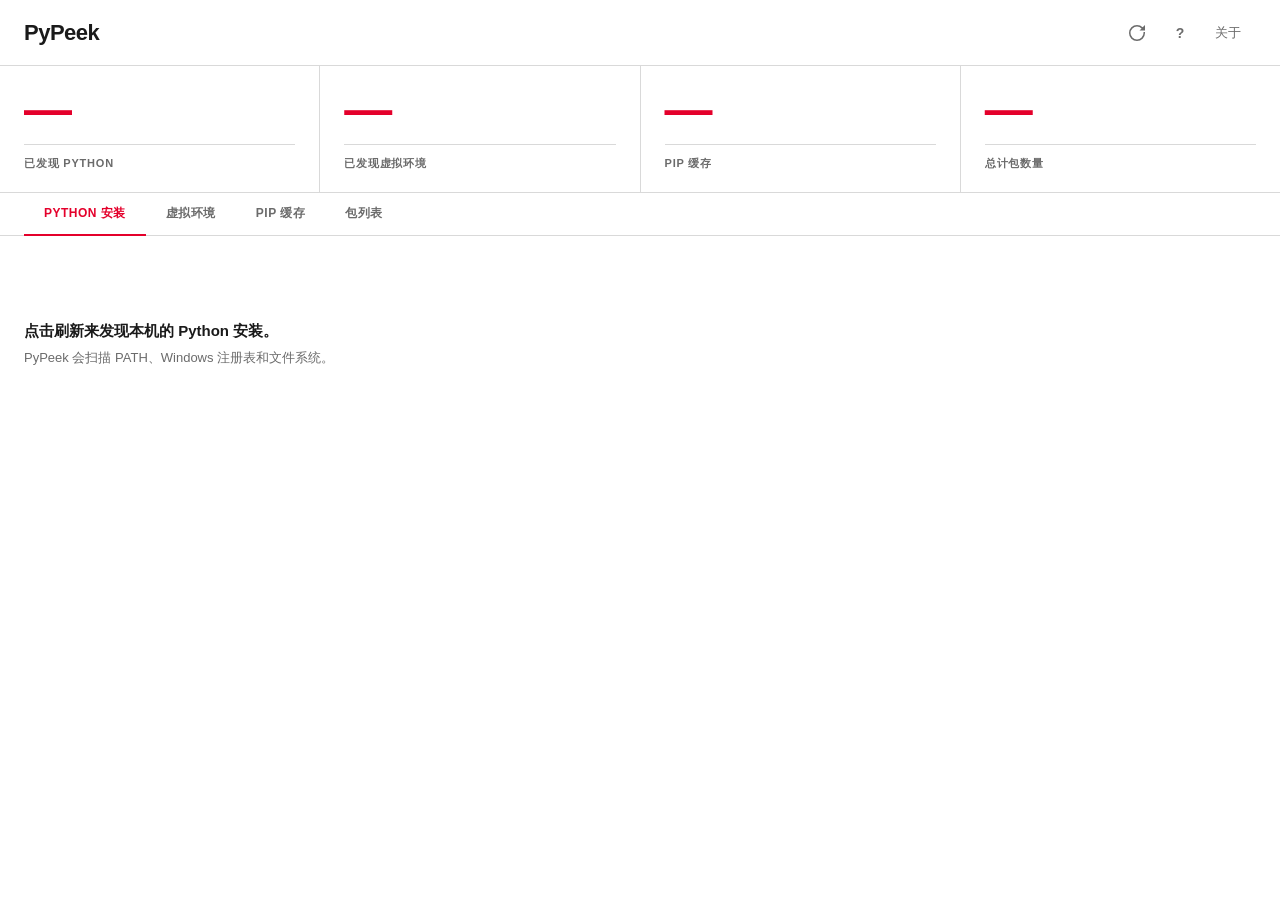
==== commit a5c3cb61: "feat: V1.2.0 UX 增强 — 双向关联 + 重复子标签 + Onboarding Ticket 04: Python ↔ Venv 双向关联 - Python 表新增「关联 venv」列，" ====
--- a/static/index.html
+++ b/static/index.html
@@ -18,6 +18,7 @@
           <path d="M13.65 2.35A7.96 7.96 0 0 0 8 0a8 8 0 1 0 8 8v-1h-1.5v1A6.5 6.5 0 1 1 8 1.5a6.47 6.47 0 0 1 4.59 1.91L10.5 5.5H16V0l-2.35 2.35z" fill="currentColor"/>
         </svg>
       </button>
+      <button class="btn btn--ghost" id="btn-help" title="使用教程">?</button>
       <button class="btn btn--ghost" id="btn-about">关于</button>
     </div>
   </header>
@@ -111,10 +112,21 @@
 
     <!-- 虚拟环境标签页 -->
     <section class="tab-panel" id="panel-venvs" hidden>
-      <div class="empty-state">
+      <div class="sub-tab-bar" id="venv-sub-tabs" hidden>
+        <button class="sub-tab-bar__tab sub-tab-bar__tab--active" data-subtab="all">全部</button>
+        <button class="sub-tab-bar__tab" data-subtab="duplicates">
+          可能重复 (<span id="subtab-dup-count">0</span>)
+        </button>
+      </div>
+      <div class="empty-state" id="venv-empty-all">
         <div class="empty-state__icon"></div>
         <p class="empty-state__text">扫描完成后，虚拟环境将显示在这里。</p>
         <p class="empty-state__hint">PyPeek 会搜索所有盘符下的 <code>pyvenv.cfg</code> 文件。</p>
+      </div>
+      <div class="empty-state" id="venv-empty-duplicates" hidden>
+        <div class="empty-state__icon"></div>
+        <p class="empty-state__text">未发现重复环境</p>
+        <p class="empty-state__hint">所有虚拟环境的 Python 版本与父目录组合均唯一，没有检测到重复。</p>
       </div>
     </section>
 
@@ -215,6 +227,18 @@
   </div>
 
   <!-- ═══════════════════════════════════════════════════════════════ -->
+  <!--  轻量 Onboarding 遮罩 + Tooltip                                 -->
+  <!-- ═══════════════════════════════════════════════════════════════ -->
+  <div class="onboarding-overlay" id="onboarding-overlay" hidden>
+    <div class="onboarding-tooltip" id="onboarding-tooltip">
+      <p class="onboarding-tooltip__step" id="onboarding-step-label"></p>
+      <h3 class="onboarding-tooltip__title" id="onboarding-title"></h3>
+      <p class="onboarding-tooltip__desc" id="onboarding-desc"></p>
+      <div class="onboarding-tooltip__actions" id="onboarding-actions"></div>
+    </div>
+  </div>
+
+  <!-- ═══════════════════════════════════════════════════════════════ -->
   <!--  Toast 提示                                                    -->
   <!-- ═══════════════════════════════════════════════════════════════ -->
   <div class="toast" id="toast" hidden></div>
--- a/static/style.css
+++ b/static/style.css
@@ -847,3 +847,224 @@
 }
 
 /* ── 滚动条（保持原生，Swiss 不自定义滚动条） ─────────────────────── */
+
+/* ── 虚拟环境子标签栏 ────────────────────────────────────────────── */
+
+.sub-tab-bar {
+  display: flex;
+  gap: 0;
+  padding: 0 24px;
+  background: var(--bg);
+  border-bottom: 1px solid var(--border);
+  flex-shrink: 0;
+}
+
+.sub-tab-bar[hidden] {
+  display: none;
+}
+
+.sub-tab-bar__tab {
+  padding: 9px 16px;
+  border: none;
+  border-bottom: 2px solid transparent;
+  background: transparent;
+  color: var(--text-muted);
+  font-family: var(--font);
+  font-size: 11px;
+  font-weight: 600;
+  text-transform: uppercase;
+  letter-spacing: 0.5px;
+  cursor: pointer;
+  transition: color 0.1s, border-color 0.1s;
+  margin-bottom: -1px;
+}
+
+.sub-tab-bar__tab:hover {
+  color: var(--text);
+}
+
+.sub-tab-bar__tab--active {
+  color: var(--accent);
+  border-bottom-color: var(--accent);
+}
+
+/* ── 重复环境分组样式 ────────────────────────────────────────────── */
+
+.data-table__row--dup-group {
+  border-left: 3px solid var(--dup-group-color, var(--yellow));
+}
+
+.data-table__row--dup-group:hover {
+  border-left-color: var(--dup-group-color, var(--yellow));
+}
+
+/* ── Python ↔ Venv 双向关联 ─────────────────────────────────────── */
+
+.linked-venv-count {
+  display: inline-flex;
+  align-items: center;
+  gap: 4px;
+  padding: 2px 8px;
+  border: 1px solid var(--border);
+  font-size: 11px;
+  font-weight: 600;
+  cursor: pointer;
+  transition: background 0.1s, border-color 0.1s;
+  white-space: nowrap;
+}
+
+.linked-venv-count:hover {
+  background: var(--surface);
+}
+
+.linked-venv-count--expanded {
+  background: var(--surface);
+  border-color: var(--accent);
+}
+
+.linked-venv-count__arrow {
+  font-size: 10px;
+  color: var(--text-muted);
+}
+
+.linked-venv-row td {
+  padding: 0;
+  border-bottom: 2px solid var(--accent);
+}
+
+.linked-venv-container {
+  padding: 12px 14px 14px;
+  background: var(--surface);
+}
+
+.linked-venv-container .sub-table {
+  width: 100%;
+}
+
+.home-python-link {
+  color: var(--accent);
+  cursor: pointer;
+  text-decoration: none;
+  font-size: 11px;
+}
+
+.home-python-link:hover {
+  text-decoration: underline;
+}
+
+.home-python-unknown {
+  font-size: 11px;
+  color: var(--text-muted);
+}
+
+/* 高亮闪烁 — 从 venv 跳转到 Python 行时使用 */
+.data-table__row--highlight {
+  animation: highlightFlash 1.5s ease;
+}
+
+@keyframes highlightFlash {
+  0%   { background: #FFF0F0; }
+  100% { background: transparent; }
+}
+
+/* ── Onboarding 遮罩 ─────────────────────────────────────────────── */
+
+.onboarding-overlay {
+  position: fixed;
+  inset: 0;
+  background: rgba(0, 0, 0, 0.4);
+  z-index: 300;
+  cursor: default;
+  pointer-events: all;
+}
+
+.onboarding-overlay[hidden] {
+  display: none;
+}
+
+/* ── Onboarding Tooltip ───────────────────────────────────────────── */
+
+.onboarding-tooltip {
+  position: fixed;
+  z-index: 301;
+  width: 400px;
+  max-width: calc(100vw - 28px);
+  background: var(--bg);
+  border: 1px solid var(--border);
+  padding: 20px 24px;
+}
+
+.onboarding-tooltip__step {
+  font-size: 10px;
+  font-weight: 700;
+  text-transform: uppercase;
+  letter-spacing: 0.6px;
+  color: var(--text-muted);
+  margin-bottom: 8px;
+}
+
+.onboarding-tooltip__title {
+  font-size: 16px;
+  font-weight: 700;
+  color: var(--text);
+  margin-bottom: 10px;
+}
+
+.onboarding-tooltip__desc {
+  font-size: 13px;
+  line-height: 1.6;
+  color: var(--text-muted);
+  margin-bottom: 16px;
+}
+
+.onboarding-tooltip__desc code {
+  font-family: var(--font-mono);
+  font-size: 11px;
+  background: var(--surface);
+  padding: 1px 5px;
+  border: 1px solid var(--border);
+}
+
+.onboarding-tooltip__actions {
+  display: flex;
+  justify-content: flex-end;
+  gap: 8px;
+}
+
+.onboarding-tooltip__actions .btn {
+  min-width: 80px;
+  justify-content: center;
+}
+
+/* ── Onboarding 目标高亮 — 脉冲边框 ──────────────────────────────── */
+
+.onboarding-highlight {
+  position: relative;
+  z-index: 301 !important;
+  box-shadow: 0 0 0 3px var(--accent);
+  animation: onboardPulse 2s ease-in-out infinite;
+}
+
+@keyframes onboardPulse {
+  0%, 100% { box-shadow: 0 0 0 3px var(--accent); }
+  50%      { box-shadow: 0 0 0 6px rgba(228, 0, 43, 0.3); }
+}
+
+/* 安全徽章高亮时级别边框会冲突 — 保留安全色边框，外层叠加脉冲 */
+.safety-badge.onboarding-highlight {
+  box-shadow: 0 0 0 3px var(--accent);
+}
+
+/* ── 「?」帮助按钮 ────────────────────────────────────────────────── */
+
+#btn-help {
+  font-weight: 700;
+  font-size: 14px;
+  width: 32px;
+  height: 32px;
+  padding: 0;
+  display: inline-flex;
+  align-items: center;
+  justify-content: center;
+  border-radius: 0;
+}
